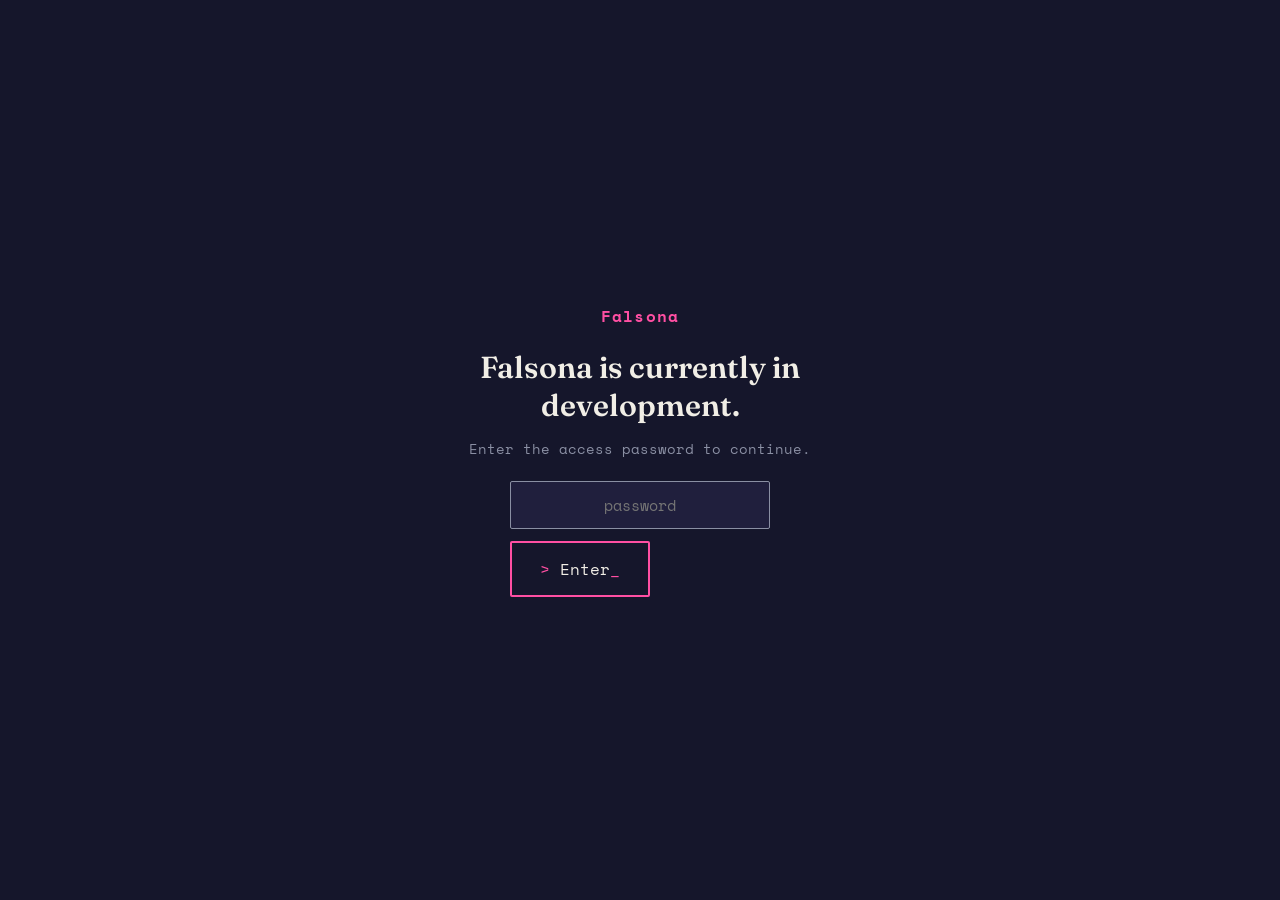
==== play/index.html @ d23d5eec "Add the game dashboard and turn the home page into an intro - New falsona.com/play/: the dev gate, t" ====
<!doctype html>
<html lang="en">
<head>
<meta charset="UTF-8">
<meta name="viewport" content="width=device-width, initial-scale=1.0">
<title>Play — Falsona</title>
<meta name="description" content="Chat for 2 minutes, then guess: was your partner human or AI?">
<link rel="preconnect" href="https://fonts.googleapis.com">
<link rel="preconnect" href="https://fonts.gstatic.com" crossorigin>
<link href="https://fonts.googleapis.com/css2?family=Fraunces:opsz,wght@9..144,400;9..144,600;9..144,700&family=Space+Mono:wght@400;700&display=swap" rel="stylesheet">
<link rel="stylesheet" href="../styles.css">
</head>
<body>

  <!-- screen: temporary development password gate (unrelated to account login) -->
  <section id="screen-gate" class="screen is-active">
    <div class="gate-content">
      <header class="wordmark">Falsona</header>
      <h1 class="gate-title">Falsona is currently in development.</h1>
      <p class="gate-sub">Enter the access password to continue.</p>
      <form id="gate-form">
        <input id="gate-password" type="password" placeholder="password" autocomplete="off" required>
        <p id="gate-error" class="auth-error" hidden>Incorrect password.</p>
        <button type="submit" class="btn-cli">Enter</button>
      </form>
      <p id="gate-status" class="status-note" hidden></p>
    </div>
  </section>

  <!-- screen: game dashboard -->
  <section id="screen-dashboard" class="screen">
    <header class="dash-topbar">
      <div class="dash-brand">
        <button id="menu-toggle" class="icon-btn" type="button" aria-label="Menu" aria-expanded="false" aria-controls="dash-sidebar">
          <svg viewBox="0 0 24 24" class="icon"><path d="M4 7 H20 M4 12 H20 M4 17 H20"/></svg>
        </button>
        <span class="wordmark">Falsona</span>
      </div>
      <div id="auth-status" class="auth-status"></div>
    </header>

    <nav id="dash-sidebar" class="dash-sidebar" aria-label="Dashboard">
      <p class="dash-menu-title">Menu</p>
      <a class="dash-link" href="#home" data-page="home">
        <svg viewBox="0 0 24 24" class="icon"><path d="M3 11 L12 4 L21 11 M5.5 9.5 V20 H18.5 V9.5 M10 20 V14.5 H14 V20"/></svg><span>Home</span>
      </a>
      <a class="dash-link" href="#profile" data-page="profile">
        <svg viewBox="0 0 24 24" class="icon"><circle cx="12" cy="8" r="3.8"/><path d="M4.5 20 C4.5 15.8 8 13.8 12 13.8 C16 13.8 19.5 15.8 19.5 20"/></svg><span>Profile &amp; Stats</span>
      </a>
      <a class="dash-link" href="#rank" data-page="rank">
        <svg viewBox="0 0 24 24" class="icon"><path d="M5 19 L12 14.5 L19 19 M5 13.5 L12 9 L19 13.5 M8.5 6 L12 3.5 L15.5 6"/></svg><span>Rank</span>
      </a>
      <a class="dash-link" href="#customize" data-page="customize">
        <svg viewBox="0 0 24 24" class="icon"><path d="M12 3.5 C7 3.5 3.5 7.2 3.5 12 C3.5 16.6 7 20.5 11.2 20.5 C12.6 20.5 13.2 19.6 13.2 18.6 C13.2 17.4 14.1 16.5 15.3 16.5 H17 C19.1 16.5 20.5 14.8 20.5 12.5 C20.5 7.4 16.8 3.5 12 3.5 Z"/><circle cx="7.8" cy="11.5" r="1"/><circle cx="10.2" cy="7.6" r="1"/><circle cx="14.6" cy="7.6" r="1"/><circle cx="17" cy="11.3" r="1"/></svg><span>Customize</span>
      </a>
      <a class="dash-link" href="#quests" data-page="quests">
        <svg viewBox="0 0 24 24" class="icon"><path d="M10 6.5 H20 M10 12 H20 M10 17.5 H20 M4 6.5 L5.3 7.8 L7.5 5.2 M4 12 L5.3 13.3 L7.5 10.7 M4 17.5 L5.3 18.8 L7.5 16.2"/></svg><span>Quests</span>
      </a>
      <a class="dash-link" href="#shop" data-page="shop">
        <svg viewBox="0 0 24 24" class="icon"><path d="M4 9 L5.5 4 H18.5 L20 9 Z M4 9 C4 11 7 11.5 8 9.5 C9 11.5 11.5 11.5 12 9.5 C12.5 11.5 15 11.5 16 9.5 C17 11.5 20 11 20 9 M5.5 11.5 V20 H18.5 V11.5 M10 20 V15 H14 V20"/></svg><span>Shop</span>
      </a>
      <a class="dash-link" href="#friends" data-page="friends">
        <svg viewBox="0 0 24 24" class="icon"><circle cx="9" cy="8.5" r="3.2"/><path d="M3 19.5 C3 15.9 5.8 14.3 9 14.3 C12.2 14.3 15 15.9 15 19.5"/><circle cx="17" cy="9.5" r="2.5"/><path d="M16.5 14.3 C19.2 14.3 21 15.8 21 18.6"/></svg><span>Friends</span>
      </a>
      <a class="dash-link" href="#chat" data-page="chat">
        <svg viewBox="0 0 24 24" class="icon"><path d="M4 5 H20 V16 H10.5 L6.5 19.8 V16 H4 Z M8 9.5 H16 M8 12.5 H13"/></svg><span>Chat</span>
      </a>
      <a class="dash-link" href="#leaderboard" data-page="leaderboard">
        <svg viewBox="0 0 24 24" class="icon"><path d="M3 20 H21 M3.5 20 V13.5 H8.5 V20 M9.5 20 V8.5 H14.5 V20 M15.5 20 V11.5 H20.5 V20 M12 3.5 V5.8"/></svg><span>Leaderboard</span>
      </a>
      <a class="dash-link" href="#settings" data-page="settings">
        <svg viewBox="0 0 24 24" class="icon"><circle cx="12" cy="12" r="3"/><path d="M12 2.8 V5.3 M12 18.7 V21.2 M2.8 12 H5.3 M18.7 12 H21.2 M5.5 5.5 L7.3 7.3 M16.7 16.7 L18.5 18.5 M5.5 18.5 L7.3 16.7 M16.7 7.3 L18.5 5.5"/><circle cx="12" cy="12" r="6.7"/></svg><span>Settings</span>
      </a>
      <a class="dash-back" href="../">
        <svg viewBox="0 0 24 24" class="icon"><path d="M15 5.5 L8.5 12 L15 18.5"/></svg><span>Back to intro</span>
      </a>
    </nav>
    <div id="dash-backdrop" class="dash-backdrop" hidden></div>

    <main class="dash-main">
      <!-- page: home -->
      <section id="page-home" class="dash-page" aria-labelledby="home-heading">
        <h1 id="home-heading" class="visually-hidden">Home</h1>
        <div class="play-panel">
          <div class="play-box">
            <button id="btn-play" class="btn-cli btn-cli--big" type="button">Play</button>
          </div>
          <label class="mode-picker">
            <span class="mode-label">Mode</span>
            <select id="mode-select">
              <option value="classic">Classic</option>
            </select>
          </label>
        </div>
        <p class="dash-note">Chats are recorded to improve the game. The chat text is deleted after 90 days.</p>

        <div class="rank-card">
          <div class="rank-card-emblem" id="rank-emblem"></div>
          <div class="rank-card-body">
            <div class="rank-card-head">
              <span id="rank-name" class="rank-name">Wood I</span>
              <span id="rank-rp" class="rank-rp">0 / 20 RP</span>
            </div>
            <div class="rank-track">
              <div class="rank-end" id="rank-from"></div>
              <div class="rank-segments" id="rank-segments"></div>
              <div class="rank-end" id="rank-to"></div>
            </div>
            <p id="rank-guest-note" class="rank-guest-note" hidden>Guest rank, saved in this browser only. Log in to keep a global rank.</p>
          </div>
        </div>

        <section class="recent" aria-labelledby="recent-heading">
          <h2 id="recent-heading" class="dash-heading">Recent games</h2>
          <div id="recent-games" class="recent-list"></div>
          <p class="recent-more">More in <a href="#profile">Profile &amp; Stats</a>.</p>
        </section>
      </section>

      <!-- page: rank ladder -->
      <section id="page-rank" class="dash-page" hidden>
        <h1 class="dash-title">Rank</h1>
        <p id="ladder-status" class="dash-lead"></p>
        <ol id="ladder" class="ladder"></ol>
        <div class="dash-prose">
          <h2 class="dash-heading">How RP works</h2>
          <p>A correct guess earns RP. A wrong guess, running out of time, or leaving a round loses it.</p>
          <p>Each division takes more RP to fill the higher you climb, and a correct guess is worth a little less while a wrong one costs a little more.</p>
          <p>Every round is also weighted by how rare its answer is at the moment. While most partners are bots, catching a human is worth a lot and confirming a bot only a little, so always guessing the same thing never pays off. Only reading the conversation does.</p>
        </div>
      </section>

      <!-- page: leaderboard -->
      <section id="page-leaderboard" class="dash-page" hidden>
        <h1 class="dash-title">Leaderboard</h1>
        <p class="dash-lead">Top players by global rank.</p>
        <ol id="leaderboard-list" class="leaderboard"></ol>
      </section>

      <!-- page: sections that aren't built yet -->
      <section id="page-soon" class="dash-page" hidden>
        <h1 id="soon-title" class="dash-title"></h1>
        <p class="dash-lead">Coming soon.</p>
      </section>
    </main>
  </section>

  <!-- modal: login / sign up -->
  <div id="auth-modal" class="modal-overlay" hidden>
    <div class="modal">
      <button id="auth-modal-close" class="modal-close" type="button" aria-label="Close">×</button>
      <h2 id="auth-modal-title" class="modal-title">Log in</h2>
      <form id="auth-form">
        <input id="auth-username" type="text" placeholder="username" autocomplete="username" required minlength="3" maxlength="20" pattern="[A-Za-z0-9_-]+" title="Letters, numbers, - and _ only">
        <input id="auth-password" type="password" placeholder="password" autocomplete="current-password" required minlength="6" maxlength="100">
        <p id="auth-error" class="auth-error" hidden></p>
        <button type="submit" class="btn-cli">Log in</button>
      </form>
      <p id="auth-status-note" class="status-note" hidden></p>
      <button id="auth-modal-switch" class="btn-text" type="button">Need an account? Sign up</button>
    </div>
  </div>

  <!-- screen: waiting for a match -->
  <section id="screen-waiting" class="screen">
    <p class="waiting-label">Finding a match<span class="dots" aria-hidden="true"><span>.</span><span>.</span><span>.</span></span></p>
    <button id="btn-waiting-back" class="btn-text" type="button" hidden>Back</button>
    <p class="waiting-note">Chats are recorded to improve the game. The chat text is deleted after 90 days.</p>
  </section>

  <!-- screen: chat -->
  <section id="screen-chat" class="screen">
    <div class="chat-topbar">
      <span id="timer" class="timer">02:00</span>
      <span class="wordmark wordmark--small">Falsona</span>
    </div>
    <div id="chat-log" class="chat-log" aria-live="polite"></div>
    <p id="typing-indicator" class="typing-indicator" hidden>
      <span>partner is typing</span><span class="dots" aria-hidden="true"><span>.</span><span>.</span><span>.</span></span>
    </p>
    <div class="turn-timeout" id="turn-timeout" hidden>
      <div class="turn-timeout-fill" id="turn-timeout-fill"></div>
    </div>
    <form id="chat-form" class="chat-form">
      <input id="chat-input" type="text" placeholder="waiting for partner…" autocomplete="off" maxlength="200" aria-label="Your message" disabled>
      <button type="submit" class="btn-send" disabled>Send</button>
    </form>
    <button id="btn-early-guess" class="btn-text">Guess now</button>
  </section>

  <!-- screen: guess -->
  <section id="screen-guess" class="screen">
    <div id="guess-chat-log" class="chat-log" aria-live="off"></div>
    <h2 class="guess-title">Time's up. Who do you think you were talking to?</h2>
    <div class="guess-buttons">
      <button class="btn-guess btn-guess--human" data-guess="human">Human</button>
      <button class="btn-guess btn-guess--bot" data-guess="bot">Bot</button>
    </div>
  </section>

  <!-- screen: result -->
  <section id="screen-result" class="screen">
    <div id="result-chat-log" class="chat-log" aria-live="off"></div>
    <div class="result-bottom">
      <div class="ticket" id="ticket">
        <p class="ticket-verdict" id="result-verdict">Correct guess</p>
        <div class="ticket-perf" aria-hidden="true"></div>
        <p class="ticket-detail" id="result-detail">Your partner was a bot.</p>
        <p class="ticket-partner-guess" id="result-partner-guess" hidden></p>
        <p class="ticket-quote" id="result-quote">"…"</p>
        <div class="ticket-perf" aria-hidden="true"></div>
        <p class="ticket-score" id="result-score">Your score on this browser: 0/0</p>
        <p class="ticket-rank" id="result-rank">Wood I · +0 RP</p>
        <p class="ticket-rank-event" id="result-rank-event" hidden></p>
        <p class="ticket-brand">Falsona</p>
      </div>
      <div class="result-actions">
        <button id="btn-share" class="btn-cli">Share card</button>
        <button id="btn-again" class="btn-cli">Play again</button>
      </div>
      <button id="btn-dashboard" class="btn-text" type="button">Back to dashboard</button>
    </div>
  </section>

<p id="connection-banner" class="connection-banner" role="status" hidden></p>

<canvas id="share-canvas" width="1080" height="1350" hidden></canvas>
<script src="badges.js"></script>
<script src="script.js"></script>
</body>
</html>
---- styles.css ----
/* ---------- design tokens ---------- */
:root {
  --ink: #15162B;
  --ink-soft: #201F3D;
  --paper: #F1EEE6;
  --pink: #FF4FA3;
  --yellow: #FFC53D;
  --grey: #8A8FA3;

  --font-display: "Fraunces", Georgia, serif;
  --font-mono: "Space Mono", "SFMono-Regular", Consolas, monospace;

  --tier-wood: #9C8867;
  --tier-copper: #C97A4A;
  --tier-iron: #9AA1AB;
  --tier-silver: #CBD3DC;
  --tier-gold: #FFC53D;
  --tier-diamond: #8FE3E8;

  --error: #C2453D;
}

* { box-sizing: border-box; }

html, body {
  margin: 0;
  height: 100%;
  background: var(--ink);
  color: var(--paper);
  font-family: var(--font-mono);
}

button {
  font-family: inherit;
  cursor: pointer;
}

/* ---------- screens ---------- */
.screen {
  display: none;
  min-height: 100vh;
  padding: 24px clamp(20px, 6vw, 64px);
  flex-direction: column;
}
.screen.is-active { display: flex; }

.wordmark {
  font-family: var(--font-mono);
  letter-spacing: 0.08em;
  font-weight: 700;
  color: var(--pink);
}
.wordmark--small { font-size: 0.85rem; }

/* ---------- password gate (temporary, dev-only) ---------- */
#screen-gate {
  align-items: center;
  justify-content: center;
  text-align: center;
}
.gate-content {
  max-width: 380px;
  display: flex;
  flex-direction: column;
  align-items: center;
  gap: 14px;
}
.gate-title {
  font-family: var(--font-display);
  font-weight: 600;
  font-size: clamp(1.4rem, 5vw, 1.9rem);
  margin: 6px 0 0;
}
.gate-sub {
  color: var(--grey);
  font-size: 0.9rem;
  margin: 0 0 8px;
}
#gate-form {
  display: flex;
  flex-direction: column;
  gap: 12px;
  width: 100%;
  max-width: 260px;
  align-items: center;
}
#gate-form input {
  width: 100%;
  font-family: var(--font-mono);
  font-size: 0.95rem;
  padding: 12px 14px;
  border: 1px solid var(--grey);
  border-radius: 2px;
  background: var(--ink-soft);
  color: var(--paper);
  text-align: center;
}
#gate-form input:focus-visible { outline: 2px solid var(--pink); }
#gate-form[hidden] { display: none; }

/* ---------- landing screen ---------- */
#screen-landing { justify-content: space-between; }

.landing-content {
  flex: 1;
  display: flex;
  flex-direction: column;
  justify-content: center;
  gap: 20px;
  max-width: 620px;
}

.hero-title {
  font-family: var(--font-display);
  font-optical-sizing: auto;
  font-weight: 600;
  font-size: clamp(2.6rem, 8vw, 5rem);
  line-height: 1.02;
  margin: 0;
  animation: flicker-in 900ms ease-out 1;
}

@keyframes flicker-in {
  0%   { opacity: 0; }
  8%   { opacity: 1; }
  12%  { opacity: 0.2; }
  20%  { opacity: 1; }
  24%  { opacity: 0.4; }
  32%  { opacity: 1; }
  100% { opacity: 1; }
}

.hero-sub {
  font-size: 1rem;
  line-height: 1.6;
  color: var(--grey);
  max-width: 46ch;
}

.btn-cli {
  align-self: flex-start;
  background: none;
  border: 2px solid var(--pink);
  color: var(--paper);
  font-family: var(--font-mono);
  font-size: 1rem;
  padding: 14px 28px;
  border-radius: 2px;
  position: relative;
}
.btn-cli::before { content: "> "; color: var(--pink); }
.btn-cli::after {
  content: "_";
  color: var(--pink);
  animation: blink 1s steps(1) infinite;
}
.btn-cli:hover { background: var(--ink-soft); }
.btn-cli:focus-visible { outline: 2px solid var(--yellow); outline-offset: 3px; }

@keyframes blink { 50% { opacity: 0; } }

a.btn-cli { display: inline-block; text-decoration: none; }
.btn-cli--big {
  align-self: center;
  font-size: 1.5rem;
  padding: 20px 56px;
}

/* ---------- waiting for match ---------- */
#screen-waiting {
  align-items: center;
  justify-content: center;
}
.waiting-label {
  font-size: 1.1rem;
  color: var(--grey);
}
.dots span {
  opacity: 0;
  animation: dot-fade 1.2s infinite;
}
.dots span:nth-child(1) { animation-delay: 0s; }
.dots span:nth-child(2) { animation-delay: 0.2s; }
.dots span:nth-child(3) { animation-delay: 0.4s; }
.waiting-note {
  position: absolute;
  bottom: 24px;
  left: 16px;
  right: 16px;
  margin: 0;
  text-align: center;
  color: var(--grey);
  font-size: 0.75rem;
}
#screen-waiting { position: relative; }

@keyframes dot-fade {
  0%, 20% { opacity: 0; }
  50% { opacity: 1; }
  100% { opacity: 0; }
}

/* ---------- chat screen ---------- */
#screen-chat { padding-bottom: 16px; }

.chat-topbar {
  display: flex;
  justify-content: space-between;
  align-items: center;
  padding-bottom: 16px;
  border-bottom: 1px solid var(--ink-soft);
}
.timer {
  font-weight: 700;
  font-variant-numeric: tabular-nums;
  font-size: 1.1rem;
}
.timer.is-low { color: var(--yellow); }

.chat-log {
  flex: 1;
  overflow-y: auto;
  padding: 20px 0;
  display: flex;
  flex-direction: column;
  gap: 10px;
}

.bubble {
  max-width: 78%;
  padding: 10px 14px;
  border-radius: 2px;
  border: 2px solid;
  font-size: 0.95rem;
  line-height: 1.4;
  animation: bubble-in 180ms ease-out;
}
@keyframes bubble-in {
  from { opacity: 0; transform: translateY(4px); }
  to { opacity: 1; transform: translateY(0); }
}
.bubble--partner {
  align-self: flex-start;
  border-color: var(--pink);
  color: var(--paper);
}
.bubble--me {
  align-self: flex-end;
  border-color: var(--yellow);
  color: var(--paper);
}

.system-note {
  align-self: center;
  color: var(--grey);
  font-size: 0.8rem;
  font-style: italic;
  margin: 4px 0;
}

.typing-indicator {
  color: var(--grey);
  font-size: 0.85rem;
  margin: 0 0 8px;
}

.turn-timeout {
  height: 3px;
  background: var(--ink-soft);
  border-radius: 2px;
  overflow: hidden;
  margin-bottom: 10px;
}
.turn-timeout-fill {
  height: 100%;
  width: 100%;
  background: var(--yellow);
  transform-origin: left;
  transition-property: transform;
  transition-timing-function: linear;
}

.chat-form {
  display: flex;
  gap: 8px;
}
#chat-input {
  flex: 1;
  background: var(--ink-soft);
  border: 1px solid var(--grey);
  color: var(--paper);
  font-family: var(--font-mono);
  font-size: 0.95rem;
  padding: 12px 14px;
  border-radius: 2px;
}
#chat-input:focus-visible { outline: 2px solid var(--yellow); }
#chat-input:disabled { opacity: 0.45; cursor: not-allowed; }

.btn-send {
  background: var(--pink);
  border: none;
  color: var(--ink);
  font-weight: 700;
  padding: 0 20px;
  border-radius: 2px;
}
.btn-send:focus-visible { outline: 2px solid var(--yellow); outline-offset: 2px; }
.btn-send:disabled { opacity: 0.45; cursor: not-allowed; }

.btn-text {
  background: none;
  border: none;
  color: var(--grey);
  text-decoration: underline;
  font-family: var(--font-mono);
  font-size: 0.85rem;
  margin-top: 12px;
  align-self: center;
  padding: 6px;
}
.btn-text:focus-visible { outline: 2px solid var(--yellow); }
.btn-text:disabled { opacity: 0.6; cursor: not-allowed; text-decoration: none; }
.btn-text[hidden] { display: none; }

/* ---------- guess screen ---------- */
#screen-guess {
  padding-bottom: 16px;
}
.guess-title {
  font-family: var(--font-display);
  font-weight: 600;
  font-size: clamp(1.3rem, 4.5vw, 1.9rem);
  text-align: center;
  margin: 16px 0 0;
}
.guess-buttons {
  display: flex;
  gap: 16px;
  flex-wrap: wrap;
  justify-content: center;
  margin-top: 16px;
}
.btn-guess {
  border: none;
  border-radius: 2px;
  font-family: var(--font-mono);
  font-weight: 700;
  font-size: 1.05rem;
  padding: 22px 44px;
}
.btn-guess--human { background: var(--pink); color: var(--ink); }
.btn-guess--bot   { background: var(--yellow); color: var(--ink); padding: 18px 36px; }
.btn-guess:focus-visible { outline: 2px solid var(--paper); outline-offset: 3px; }
.btn-guess:disabled { opacity: 0.45; cursor: wait; }

/* ---------- result screen ---------- */
#screen-result {
  padding-bottom: 16px;
}
.result-bottom {
  display: flex;
  flex-direction: column;
  align-items: center;
  gap: 20px;
  padding-top: 12px;
}

.ticket {
  background: var(--paper);
  color: var(--ink);
  width: min(340px, 88vw);
  padding: 28px 24px;
  border-radius: 4px;
  transform: rotate(-1deg);
  box-shadow: 6px 6px 0 var(--pink);
  text-align: center;
}
.ticket-verdict {
  font-family: var(--font-display);
  font-weight: 700;
  font-size: 1.5rem;
  margin: 0 0 12px;
}
.ticket-perf {
  border-top: 2px dashed var(--grey);
  margin: 14px 0;
}
.ticket-detail { margin: 0; font-size: 0.95rem; }
.ticket-partner-guess {
  margin: 6px 0 0;
  font-size: 0.9rem;
  color: var(--ink-soft);
}
.ticket-quote {
  font-style: italic;
  color: var(--ink-soft);
  font-size: 0.9rem;
  margin: 10px 0 0;
}
.ticket-score { font-size: 0.85rem; margin: 0; }
.ticket-rank {
  font-weight: 700;
  font-size: 0.95rem;
  margin: 10px 0 0;
}
.ticket-rank-event {
  font-size: 0.8rem;
  font-style: italic;
  color: var(--ink-soft);
  margin: 2px 0 0;
}
.ticket-brand {
  font-weight: 700;
  color: var(--pink);
  letter-spacing: 0.08em;
  margin: 0;
}

.result-actions {
  display: flex;
  gap: 16px;
  align-items: center;
}

/* ---------- modal (log in / sign up) ---------- */
.modal-overlay {
  position: fixed;
  inset: 0;
  background: rgba(21, 22, 43, 0.85);
  display: flex;
  align-items: center;
  justify-content: center;
  z-index: 50;
  padding: 20px;
}
.modal-overlay[hidden] { display: none; }

.modal {
  background: var(--paper);
  color: var(--ink);
  border-radius: 4px;
  padding: 28px 24px;
  width: min(360px, 100%);
  position: relative;
  box-shadow: 6px 6px 0 var(--pink);
}
.modal-close {
  position: absolute;
  top: 8px;
  right: 12px;
  background: none;
  border: none;
  color: var(--ink);
  font-size: 1.5rem;
  line-height: 1;
  cursor: pointer;
  padding: 6px;
}
.modal-title {
  font-family: var(--font-display);
  font-weight: 700;
  font-size: 1.4rem;
  margin: 0 0 16px;
}

#auth-form {
  display: flex;
  flex-direction: column;
  gap: 10px;
}
#auth-form input {
  font-family: var(--font-mono);
  font-size: 0.95rem;
  padding: 10px 12px;
  border: 1px solid var(--grey);
  border-radius: 2px;
  background: var(--paper);
  color: var(--ink);
}
#auth-form input:focus-visible { outline: 2px solid var(--pink); }
#auth-form .btn-cli {
  align-self: stretch;
  text-align: center;
  color: var(--ink);
  border-color: var(--ink);
}
#auth-form .btn-cli::before,
#auth-form .btn-cli::after { color: var(--ink); }

.auth-error {
  color: var(--error);
  font-size: 0.85rem;
  margin: 0;
}

/* neutral progress line, e.g. while the server wakes up */
.status-note {
  color: var(--grey);
  font-size: 0.85rem;
  margin: 0;
}

#auth-modal-switch {
  margin-top: 14px;
  color: var(--ink-soft);
  align-self: flex-start;
}

/* ---------- game dashboard ---------- */
#screen-dashboard.is-active {
  display: grid;
  grid-template-columns: 236px minmax(0, 1fr);
  grid-template-rows: auto 1fr;
  padding: 0;
}

.dash-topbar {
  grid-column: 1 / -1;
  display: flex;
  align-items: center;
  justify-content: space-between;
  gap: 16px;
  padding: 16px clamp(16px, 3vw, 28px);
  border-bottom: 1px solid var(--ink-soft);
}
.dash-brand { display: flex; align-items: center; gap: 12px; }
.auth-status {
  display: flex;
  gap: 12px;
  align-items: center;
  flex-wrap: wrap;
  justify-content: flex-end;
  font-size: 0.85rem;
  color: var(--grey);
}
.auth-status .btn-text { margin: 0; padding: 4px; }

.icon {
  width: 20px;
  height: 20px;
  flex-shrink: 0;
  fill: none;
  stroke: currentColor;
  stroke-width: 1.7;
  stroke-linecap: round;
  stroke-linejoin: round;
}
.icon-btn {
  display: none;
  background: none;
  border: 1px solid var(--ink-soft);
  border-radius: 2px;
  color: var(--paper);
  padding: 6px;
}
.icon-btn:focus-visible { outline: 2px solid var(--yellow); }

.dash-sidebar {
  display: flex;
  flex-direction: column;
  gap: 2px;
  padding: 20px 12px 24px;
  border-right: 1px solid var(--ink-soft);
}
.dash-menu-title {
  margin: 0 12px 10px;
  font-size: 0.72rem;
  letter-spacing: 0.14em;
  text-transform: uppercase;
  color: var(--grey);
}
.dash-link,
.dash-back {
  display: flex;
  align-items: center;
  gap: 12px;
  padding: 9px 12px;
  border-left: 2px solid transparent;
  border-radius: 2px;
  color: var(--paper);
  font-size: 0.9rem;
  text-decoration: none;
}
.dash-link:hover { background: var(--ink-soft); }
.dash-link[aria-current="page"] {
  color: var(--pink);
  background: var(--ink-soft);
  border-left-color: var(--pink);
}
.dash-link:focus-visible,
.dash-back:focus-visible { outline: 2px solid var(--yellow); outline-offset: -2px; }
.dash-back {
  margin-top: auto;
  padding-top: 24px;
  color: var(--grey);
  font-size: 0.82rem;
}
.dash-back:hover { color: var(--paper); }
.dash-backdrop { display: none; }

.dash-main {
  min-width: 0;
  padding: 28px clamp(16px, 4vw, 48px) 48px;
}
.dash-page {
  display: flex;
  flex-direction: column;
  gap: 22px;
  width: 100%;
  max-width: 880px;
  margin: 0 auto;
}
.dash-page[hidden] { display: none; }
.dash-title {
  margin: 0;
  font-family: var(--font-display);
  font-weight: 600;
  font-size: clamp(1.6rem, 4vw, 2.2rem);
}
.dash-lead { margin: -10px 0 0; color: var(--grey); font-size: 0.92rem; }
.dash-heading {
  margin: 0 0 10px;
  font-size: 0.8rem;
  font-weight: 700;
  letter-spacing: 0.14em;
  text-transform: uppercase;
  color: var(--grey);
}
.dash-note { margin: -12px 0 0; text-align: center; color: var(--grey); font-size: 0.75rem; }
.dash-prose p {
  max-width: 64ch;
  margin: 0 0 10px;
  color: var(--grey);
  font-size: 0.9rem;
  line-height: 1.6;
}
.visually-hidden {
  position: absolute;
  width: 1px;
  height: 1px;
  overflow: hidden;
  clip: rect(0 0 0 0);
  white-space: nowrap;
}

/* home: play panel */
.play-panel { border: 2px solid var(--ink-soft); border-radius: 2px; }
.play-box {
  display: flex;
  justify-content: center;
  align-items: center;
  padding: clamp(36px, 7vw, 64px) 16px;
}
.mode-picker {
  display: flex;
  align-items: center;
  gap: 12px;
  padding: 10px 16px;
  border-top: 2px solid var(--ink-soft);
  color: var(--grey);
  font-size: 0.85rem;
}
.mode-picker select {
  padding: 6px 10px;
  border: 1px solid var(--grey);
  border-radius: 2px;
  background: var(--ink);
  color: var(--paper);
  font-family: var(--font-mono);
  font-size: 0.85rem;
}
.mode-picker select:focus-visible { outline: 2px solid var(--yellow); }

/* home: rank card */
.rank-card {
  display: grid;
  grid-template-columns: auto minmax(0, 1fr);
  align-items: center;
  gap: 20px 28px;
  padding: 20px 24px;
  border: 2px solid var(--ink-soft);
  border-radius: 2px;
}
.rank-card-emblem .emblem { display: block; width: 112px; height: 112px; }
.rank-card-head {
  display: flex;
  justify-content: space-between;
  align-items: baseline;
  gap: 12px;
  margin-bottom: 14px;
}
.rank-name {
  font-family: var(--font-display);
  font-weight: 700;
  font-size: 1.6rem;
  letter-spacing: 0.04em;
  text-transform: uppercase;
}
.rank-rp { color: var(--grey); font-size: 0.85rem; white-space: nowrap; }
.rank-track { display: flex; align-items: flex-end; gap: 10px; }
.rank-end { margin-bottom: -12px; } /* centers the emblem on the bar, not on bar + label */
.rank-end .emblem { display: block; width: 34px; height: 34px; }
.rank-max { display: block; width: 34px; font-size: 0.7rem; font-weight: 700; color: var(--grey); text-align: center; }
.rank-segments { flex: 1; display: grid; grid-template-columns: repeat(5, 1fr); gap: 6px; }
.rank-seg { display: flex; flex-direction: column; align-items: center; gap: 6px; }
.rank-seg-label { font-size: 0.72rem; color: var(--grey); }
.rank-seg.is-current .rank-seg-label { color: var(--rank-color); font-weight: 700; }
.rank-seg-bar {
  width: 100%;
  height: 10px;
  overflow: hidden;
  border-radius: 2px;
  background: var(--ink-soft);
}
.rank-seg-fill {
  display: block;
  height: 100%;
  background: var(--rank-color);
  transition: width 300ms ease-out;
}
.rank-guest-note { margin: 22px 0 0; color: var(--grey); font-size: 0.75rem; }

/* home: recent games */
.recent-list { border: 2px solid var(--ink-soft); border-radius: 2px; }
.recent-row {
  display: grid;
  grid-template-columns: 1.1fr 1fr 1fr 1fr;
  gap: 12px;
  padding: 12px 16px;
  border-top: 1px solid var(--ink-soft);
  font-size: 0.88rem;
}
.recent-row:first-child { border-top: none; }
.recent-verdict { font-weight: 700; }
.recent-partner { color: var(--grey); }
.recent-rp.is-win { color: var(--yellow); }
.recent-rp.is-loss { color: var(--grey); }
.recent-when { color: var(--grey); text-align: right; }
.recent-empty { margin: 0; padding: 16px; color: var(--grey); font-size: 0.88rem; }
.recent-more { margin: 10px 0 0; color: var(--grey); font-size: 0.8rem; }
.recent-more a { color: var(--paper); }
.btn-text--inline { margin: 0; padding: 0; color: var(--paper); font-size: inherit; }

/* rank page: the ladder */
.ladder { display: flex; flex-direction: column; gap: 8px; margin: 0; padding: 0; list-style: none; }
.ladder-tier {
  display: grid;
  grid-template-columns: 44px 84px minmax(0, 1fr) auto;
  align-items: center;
  gap: 16px;
  padding: 10px 16px;
  border: 2px solid var(--ink-soft);
  border-radius: 2px;
}
.ladder-tier.is-current { border-color: var(--rank-color); }
.ladder-emblem .emblem { display: block; width: 44px; height: 44px; }
.ladder-name { font-weight: 700; color: var(--rank-color); }
.ladder-chips { display: flex; gap: 6px; margin: 0; padding: 0; list-style: none; }
.ladder-chip {
  min-width: 34px;
  padding: 3px 0;
  border: 1px solid var(--ink-soft);
  border-radius: 2px;
  color: var(--grey);
  font-size: 0.75rem;
  text-align: center;
}
.ladder-chip.is-done { background: var(--rank-color); border-color: var(--rank-color); color: var(--ink); }
.ladder-chip.is-current { border-color: var(--rank-color); color: var(--rank-color); font-weight: 700; }
.ladder-rp { color: var(--grey); font-size: 0.78rem; }

/* leaderboard page */
.leaderboard { margin: 0; padding: 0; list-style: none; border: 2px solid var(--ink-soft); border-radius: 2px; }
.leaderboard-row {
  display: grid;
  grid-template-columns: 28px 32px minmax(0, 1fr) auto auto;
  align-items: center;
  gap: 14px;
  padding: 10px 16px;
  border-top: 1px solid var(--ink-soft);
  font-size: 0.9rem;
}
.leaderboard-row:first-child { border-top: none; }
.leaderboard-row.is-me { background: var(--ink-soft); }
.lb-pos { color: var(--grey); font-weight: 700; }
.lb-emblem .emblem { display: block; width: 32px; height: 32px; }
.lb-name { overflow: hidden; text-overflow: ellipsis; white-space: nowrap; }
.lb-rank { color: var(--grey); font-size: 0.82rem; }
.lb-rp { min-width: 64px; text-align: right; }
.leaderboard-note { padding: 16px; color: var(--grey); }

@media (max-width: 820px) {
  #screen-dashboard.is-active { grid-template-columns: minmax(0, 1fr); }
  .icon-btn { display: inline-flex; }
  .dash-sidebar {
    position: fixed;
    top: 0;
    bottom: 0;
    left: 0;
    z-index: 30;
    width: 264px;
    overflow-y: auto;
    background: var(--ink);
    transform: translateX(-100%);
    transition: transform 200ms ease-out;
  }
  .dash-sidebar.is-open { transform: none; }
  .dash-backdrop { display: block; position: fixed; inset: 0; z-index: 25; background: rgba(0, 0, 0, 0.55); }
  .dash-backdrop[hidden] { display: none; }
  .rank-card { grid-template-columns: minmax(0, 1fr); justify-items: center; }
  .rank-card-body { width: 100%; }
  .ladder-tier { grid-template-columns: 40px minmax(0, 1fr); gap: 8px 14px; }
  .ladder-chips, .ladder-rp { grid-column: 2; }
  .recent-row { grid-template-columns: 10ch minmax(0, 1fr) auto; }
  .recent-when { display: none; }
  .auth-prefix { display: none; }
  .leaderboard-row { grid-template-columns: 24px 30px minmax(0, 1fr) auto; }
  .lb-rank { display: none; }
}

/* ---------- accessibility ---------- */
@media (prefers-reduced-motion: reduce) {
  .hero-title { animation: none; }
  .btn-cli::after { animation: none; }
  .dots span { animation: none; opacity: 1; }
  .bubble { animation: none; }
  .turn-timeout-fill { transition: none !important; }
  .dash-sidebar, .rank-seg-fill { transition: none; }
}

@media (max-width: 480px) {
  .guess-buttons { flex-direction: column; width: 100%; }
  .btn-guess { width: 100%; }
}

/* ---------- dropped connection ---------- */
.connection-banner {
  position: fixed;
  top: 12px;
  left: 50%;
  transform: translateX(-50%);
  max-width: calc(100% - 32px);
  margin: 0;
  padding: 8px 14px;
  background: var(--ink-soft);
  border: 2px solid var(--yellow);
  border-radius: 2px;
  color: var(--paper);
  font-size: 0.85rem;
  z-index: 20;
}
.connection-banner[hidden] { display: none; }
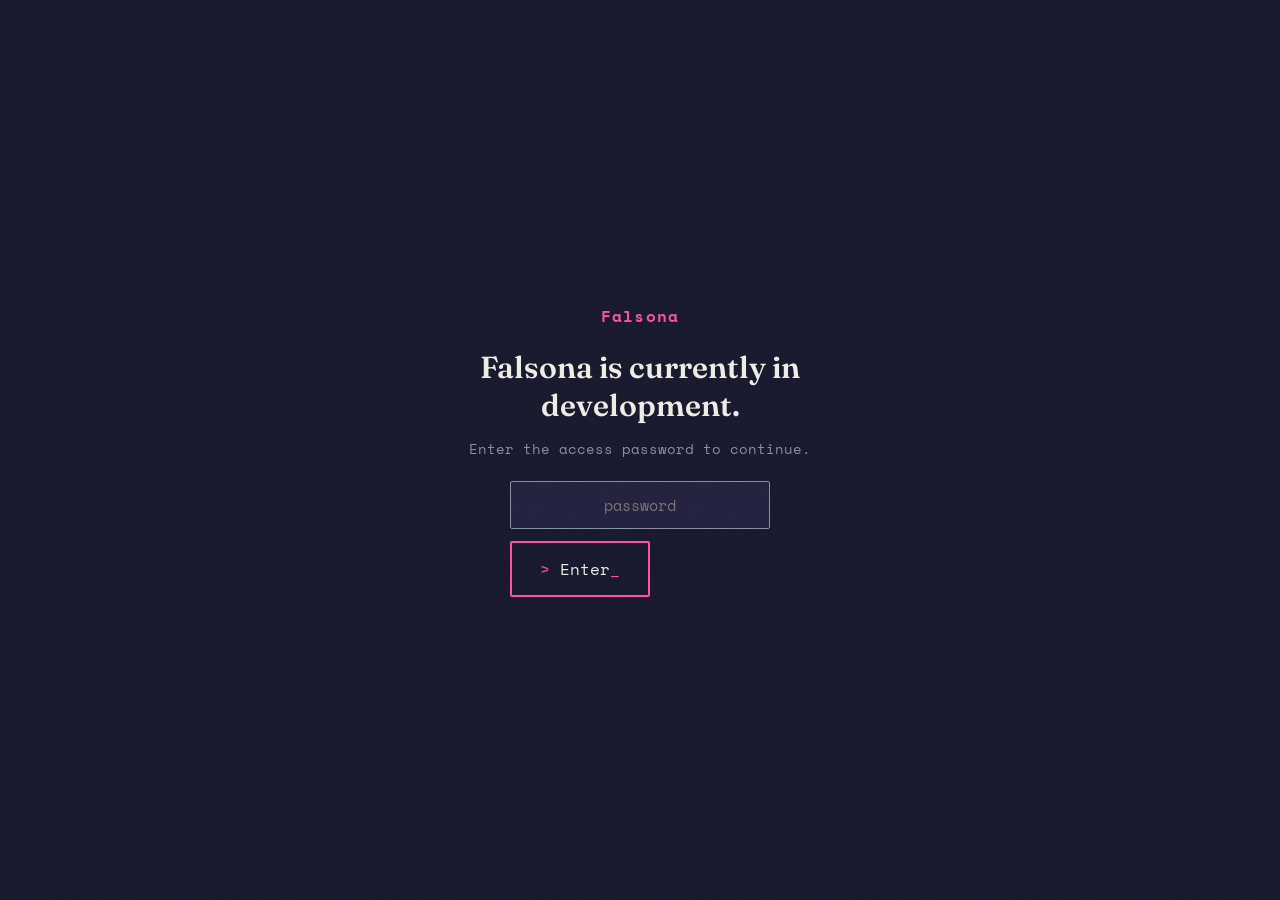
==== commit c5cc39a0: "Give the site more life: animated intro, livelier dashboard - Intro page: a looping example round in" ====
--- a/play/index.html
+++ b/play/index.html
@@ -7,7 +7,7 @@
 <meta name="description" content="Chat for 2 minutes, then guess: was your partner human or AI?">
 <link rel="preconnect" href="https://fonts.googleapis.com">
 <link rel="preconnect" href="https://fonts.gstatic.com" crossorigin>
-<link href="https://fonts.googleapis.com/css2?family=Fraunces:opsz,wght@9..144,400;9..144,600;9..144,700&family=Space+Mono:wght@400;700&display=swap" rel="stylesheet">
+<link href="https://fonts.googleapis.com/css2?family=Fraunces:ital,opsz,wght@0,9..144,400..700;1,9..144,400..700&family=Space+Mono:ital,wght@0,400;0,700;1,400&display=swap" rel="stylesheet">
 <link rel="stylesheet" href="../styles.css">
 </head>
 <body>
@@ -34,7 +34,7 @@
         <button id="menu-toggle" class="icon-btn" type="button" aria-label="Menu" aria-expanded="false" aria-controls="dash-sidebar">
           <svg viewBox="0 0 24 24" class="icon"><path d="M4 7 H20 M4 12 H20 M4 17 H20"/></svg>
         </button>
-        <span class="wordmark">Falsona</span>
+        <span class="wordmark">Falsona<span class="wordmark-cursor" aria-hidden="true">_</span></span>
       </div>
       <div id="auth-status" class="auth-status"></div>
     </header>
@@ -80,10 +80,12 @@
     <main class="dash-main">
       <!-- page: home -->
       <section id="page-home" class="dash-page" aria-labelledby="home-heading">
-        <h1 id="home-heading" class="visually-hidden">Home</h1>
+        <h1 id="home-heading" class="dash-greeting">Hey, <em id="greeting-name">stranger</em>.</h1>
         <div class="play-panel">
-          <div class="play-box">
-            <button id="btn-play" class="btn-cli btn-cli--big" type="button">Play</button>
+          <div class="play-box dot-grid">
+            <p class="play-kicker">// a stranger is waiting</p>
+            <button id="btn-play" class="btn-cli btn-cli--big btn-cli--solid" type="button">Play</button>
+            <p class="play-meta"><span>2 min</span><span>1 stranger</span><span>1 guess</span></p>
           </div>
           <label class="mode-picker">
             <span class="mode-label">Mode</span>
@@ -94,7 +96,7 @@
         </div>
         <p class="dash-note">Chats are recorded to improve the game. The chat text is deleted after 90 days.</p>
 
-        <div class="rank-card">
+        <div class="rank-card" id="rank-card">
           <div class="rank-card-emblem" id="rank-emblem"></div>
           <div class="rank-card-body">
             <div class="rank-card-head">
@@ -139,8 +141,12 @@
 
       <!-- page: sections that aren't built yet -->
       <section id="page-soon" class="dash-page" hidden>
-        <h1 id="soon-title" class="dash-title"></h1>
-        <p class="dash-lead">Coming soon.</p>
+        <div class="soon">
+          <div class="soon-icon" id="soon-icon" aria-hidden="true"></div>
+          <h1 id="soon-title" class="dash-title"></h1>
+          <p class="soon-text">Coming soon. We're building this one right now.</p>
+          <div class="tape" aria-hidden="true"><span>under construction ✦ under construction ✦ under construction ✦ under construction ✦ under construction ✦ under construction ✦</span></div>
+        </div>
       </section>
     </main>
   </section>
@@ -163,7 +169,9 @@
 
   <!-- screen: waiting for a match -->
   <section id="screen-waiting" class="screen">
+    <div class="radar" aria-hidden="true"><span></span><span></span><span></span><i></i></div>
     <p class="waiting-label">Finding a match<span class="dots" aria-hidden="true"><span>.</span><span>.</span><span>.</span></span></p>
+    <p class="waiting-tip" id="waiting-tip"></p>
     <button id="btn-waiting-back" class="btn-text" type="button" hidden>Back</button>
     <p class="waiting-note">Chats are recorded to improve the game. The chat text is deleted after 90 days.</p>
   </section>
--- a/styles.css
+++ b/styles.css
@@ -30,6 +30,24 @@
   font-family: var(--font-mono);
 }
 
+::selection { background: var(--pink); color: var(--ink); }
+
+/* a faint film grain over everything, so flat areas don't feel empty */
+body::before {
+  content: "";
+  position: fixed;
+  inset: 0;
+  z-index: 50;
+  pointer-events: none;
+  opacity: 0.06;
+  background-image: url("data:image/svg+xml,%3Csvg xmlns='http://www.w3.org/2000/svg' width='160' height='160'%3E%3Cfilter id='n'%3E%3CfeTurbulence type='fractalNoise' baseFrequency='.9' numOctaves='2' stitchTiles='stitch'/%3E%3C/filter%3E%3Crect width='100%25' height='100%25' filter='url(%23n)'/%3E%3C/svg%3E");
+}
+
+/* the dot grid used behind hero areas */
+.dot-grid {
+  background-image: url("data:image/svg+xml,%3Csvg xmlns='http://www.w3.org/2000/svg' width='22' height='22'%3E%3Ccircle cx='1.5' cy='1.5' r='1.2' fill='%238A8FA3' fill-opacity='0.22'/%3E%3C/svg%3E");
+}
+
 button {
   font-family: inherit;
   cursor: pointer;
@@ -155,6 +173,24 @@
   animation: blink 1s steps(1) infinite;
 }
 .btn-cli:hover { background: var(--ink-soft); }
+
+/* the loud version: filled pink with the site's hard offset shadow */
+.btn-cli--solid {
+  background: var(--pink);
+  border-color: var(--pink);
+  color: var(--ink);
+  font-weight: 700;
+  box-shadow: 5px 5px 0 var(--yellow);
+  transition: transform 120ms ease-out, box-shadow 120ms ease-out;
+}
+.btn-cli--solid::before,
+.btn-cli--solid::after { color: var(--ink); }
+.btn-cli--solid:hover {
+  background: var(--pink);
+  transform: translate(-2px, -2px);
+  box-shadow: 7px 7px 0 var(--yellow);
+}
+.btn-cli--solid:active { transform: translate(3px, 3px); box-shadow: 2px 2px 0 var(--yellow); }
 .btn-cli:focus-visible { outline: 2px solid var(--yellow); outline-offset: 3px; }
 
 @keyframes blink { 50% { opacity: 0; } }
@@ -170,6 +206,40 @@
 #screen-waiting {
   align-items: center;
   justify-content: center;
+}
+.radar { position: relative; width: 150px; height: 150px; margin-bottom: 30px; }
+.radar span {
+  position: absolute;
+  inset: 0;
+  border: 2px solid var(--pink);
+  border-radius: 50%;
+  opacity: 0;
+  animation: radar 2.4s ease-out infinite;
+}
+.radar span:nth-child(2) { animation-delay: 0.8s; }
+.radar span:nth-child(3) { animation-delay: 1.6s; }
+.radar i {
+  position: absolute;
+  top: 50%;
+  left: 50%;
+  width: 14px;
+  height: 14px;
+  border-radius: 50%;
+  background: var(--pink);
+  transform: translate(-50%, -50%);
+}
+@keyframes radar {
+  0% { opacity: 1; transform: scale(0.12); }
+  100% { opacity: 0; transform: scale(1); }
+}
+.waiting-tip {
+  max-width: 42ch;
+  min-height: 2.6em;
+  margin: 18px 0 0;
+  color: var(--grey);
+  font-size: 0.85rem;
+  line-height: 1.5;
+  text-align: center;
 }
 .waiting-label {
   font-size: 1.1rem;
@@ -507,6 +577,226 @@
   align-self: flex-start;
 }
 
+/* ---------- intro page ---------- */
+.page-intro { overflow-x: hidden; }
+.page-intro main { position: relative; }
+.intro-nav {
+  display: flex;
+  justify-content: space-between;
+  align-items: center;
+  max-width: 1200px;
+  margin: 0 auto;
+  padding: 24px clamp(20px, 6vw, 64px);
+}
+.wordmark-cursor { animation: blink 1s steps(1) infinite; }
+.intro-nav-link {
+  padding-bottom: 2px;
+  border-bottom: 2px solid var(--pink);
+  color: var(--paper);
+  font-size: 0.9rem;
+  text-decoration: none;
+}
+.intro-nav-link:hover { color: var(--pink); }
+
+.intro-hero {
+  display: grid;
+  grid-template-columns: minmax(0, 1.1fr) minmax(0, 0.9fr);
+  align-items: center;
+  gap: clamp(40px, 6vw, 88px);
+  max-width: 1200px;
+  margin: 0 auto;
+  padding: clamp(24px, 5vw, 64px) clamp(20px, 6vw, 64px) clamp(64px, 9vw, 112px);
+}
+.kicker { margin: 0 0 18px; color: var(--pink); font-size: 0.85rem; letter-spacing: 0.04em; }
+.page-intro .hero-title { font-size: clamp(3rem, 9vw, 6.4rem); line-height: 0.95; }
+.hero-title em { color: var(--yellow); font-style: italic; }
+.page-intro .hero-sub { margin: 26px 0 0; }
+.hero-cta { display: flex; flex-wrap: wrap; align-items: center; gap: 20px; margin-top: 34px; }
+.hero-cta-note { color: var(--grey); font-size: 0.8rem; }
+
+.demo { position: relative; }
+.demo-card {
+  display: flex;
+  flex-direction: column;
+  min-height: 330px;
+  padding: 18px 18px 20px;
+  border: 2px solid var(--paper);
+  border-radius: 4px;
+  background: var(--ink-soft);
+  box-shadow: 9px 9px 0 var(--pink);
+  transform: rotate(1.5deg);
+}
+.demo-top {
+  display: flex;
+  justify-content: space-between;
+  margin-bottom: 14px;
+  padding-bottom: 10px;
+  border-bottom: 2px dashed rgba(138, 143, 163, 0.35);
+  color: var(--grey);
+  font-size: 0.8rem;
+}
+.demo-timer { color: var(--yellow); font-weight: 700; }
+.demo-log { display: flex; flex-direction: column; gap: 10px; }
+.demo-typing {
+  display: flex;
+  gap: 5px;
+  align-self: flex-start;
+  margin-top: 10px;
+  padding: 12px 14px;
+  border: 2px solid var(--pink);
+  border-radius: 2px;
+}
+.demo-typing[hidden] { display: none; }
+.demo-typing span {
+  width: 6px;
+  height: 6px;
+  border-radius: 50%;
+  background: var(--pink);
+  animation: typing-bounce 1s ease-in-out infinite;
+}
+.demo-typing span:nth-child(2) { animation-delay: 0.15s; }
+.demo-typing span:nth-child(3) { animation-delay: 0.3s; }
+@keyframes typing-bounce { 50% { transform: translateY(-4px); opacity: 0.5; } }
+.demo-stamp {
+  position: absolute;
+  right: -10px;
+  bottom: -18px;
+  margin: 0;
+  padding: 8px 16px;
+  border: 3px solid var(--pink);
+  border-radius: 3px;
+  background: var(--ink);
+  color: var(--pink);
+  font-size: 1.05rem;
+  font-weight: 700;
+  letter-spacing: 0.1em;
+  text-transform: uppercase;
+  transform: rotate(-8deg);
+  animation: stamp-in 280ms cubic-bezier(0.2, 1.6, 0.4, 1);
+}
+.demo-stamp--human { border-color: var(--yellow); color: var(--yellow); }
+.demo-stamp[hidden] { display: none; }
+@keyframes stamp-in {
+  from { opacity: 0; transform: rotate(-8deg) scale(1.8); }
+  to { opacity: 1; transform: rotate(-8deg) scale(1); }
+}
+
+.ticker {
+  overflow: hidden;
+  margin: 0 -12px;
+  padding: 13px 0;
+  border-block: 2px solid var(--ink);
+  background: var(--pink);
+  color: var(--ink);
+  transform: rotate(-1.2deg);
+}
+.ticker-track { display: flex; width: max-content; animation: ticker 45s linear infinite; }
+.ticker-track span { padding: 0 26px; font-size: 0.95rem; font-weight: 700; white-space: nowrap; }
+.ticker-track span::after { content: "✦"; margin-left: 52px; }
+@keyframes ticker { to { transform: translateX(-50%); } }
+
+.intro-steps,
+.intro-ranks,
+.intro-final {
+  max-width: 1200px;
+  margin: 0 auto;
+  padding: clamp(64px, 9vw, 112px) clamp(20px, 6vw, 64px) 0;
+}
+.section-heading {
+  margin: 0 0 28px;
+  color: var(--grey);
+  font-size: 0.9rem;
+  font-weight: 700;
+  letter-spacing: 0.12em;
+  text-transform: uppercase;
+}
+.prompt { color: var(--pink); }
+.steps {
+  display: grid;
+  grid-template-columns: repeat(3, minmax(0, 1fr));
+  gap: 22px;
+  margin: 0;
+  padding: 0;
+  list-style: none;
+}
+.step {
+  padding: 26px 24px;
+  border: 2px solid var(--ink-soft);
+  border-radius: 2px;
+  background: var(--ink);
+  transition: transform 150ms ease-out, box-shadow 150ms ease-out, border-color 150ms ease-out;
+}
+.step:hover { transform: translate(-3px, -3px); border-color: var(--paper); box-shadow: 6px 6px 0 var(--yellow); }
+.step-num {
+  display: block;
+  margin-bottom: 16px;
+  color: transparent;
+  font-family: var(--font-display);
+  font-size: 3.2rem;
+  font-weight: 700;
+  line-height: 1;
+  -webkit-text-stroke: 1.5px var(--pink);
+}
+.step-title { margin: 0 0 10px; font-family: var(--font-display); font-size: 1.35rem; font-weight: 600; }
+.step p { margin: 0; color: var(--grey); font-size: 0.88rem; line-height: 1.65; }
+
+.intro-ranks-sub { margin: -14px 0 36px; color: var(--grey); font-size: 0.9rem; }
+.intro-emblems {
+  display: grid;
+  grid-template-columns: repeat(6, minmax(0, 1fr));
+  align-items: end;
+  gap: 16px;
+}
+.intro-emblem {
+  display: flex;
+  flex-direction: column;
+  align-items: center;
+  gap: 12px;
+  margin: 0;
+  color: var(--grey);
+  font-size: 0.85rem;
+}
+.intro-emblem .emblem {
+  width: calc(58px + var(--i) * 11px);
+  max-width: 100%;
+  height: auto;
+  animation: float 4s ease-in-out infinite;
+  animation-delay: calc(var(--i) * -0.7s);
+}
+@keyframes float { 50% { transform: translateY(-7px); } }
+
+.intro-final {
+  display: flex;
+  flex-direction: column;
+  align-items: center;
+  gap: 30px;
+  padding-bottom: clamp(72px, 10vw, 128px);
+  text-align: center;
+}
+.intro-final-title { margin: 0; font-family: var(--font-display); font-size: clamp(2.2rem, 6vw, 3.8rem); font-weight: 600; }
+.intro-final-title em { color: var(--yellow); font-style: italic; }
+.intro-final .btn-cli { align-self: center; }
+
+.intro-footer {
+  display: flex;
+  flex-wrap: wrap;
+  justify-content: space-between;
+  gap: 12px;
+  max-width: 1200px;
+  margin: 0 auto;
+  padding: 24px clamp(20px, 6vw, 64px) 32px;
+  border-top: 1px solid var(--ink-soft);
+  color: var(--grey);
+  font-size: 0.8rem;
+}
+
+@media (max-width: 820px) {
+  .intro-hero { grid-template-columns: minmax(0, 1fr); }
+  .demo { max-width: 460px; margin-right: 12px; }
+  .steps { grid-template-columns: minmax(0, 1fr); }
+  .intro-emblems { grid-template-columns: repeat(3, minmax(0, 1fr)); row-gap: 28px; }
+}
+
 /* ---------- game dashboard ---------- */
 #screen-dashboard.is-active {
   display: grid;
@@ -582,7 +872,8 @@
   font-size: 0.9rem;
   text-decoration: none;
 }
-.dash-link:hover { background: var(--ink-soft); }
+.dash-link { transition: background 120ms ease-out, transform 120ms ease-out; }
+.dash-link:hover { background: var(--ink-soft); transform: translateX(3px); }
 .dash-link[aria-current="page"] {
   color: var(--pink);
   background: var(--ink-soft);
@@ -619,6 +910,14 @@
   font-size: clamp(1.6rem, 4vw, 2.2rem);
 }
 .dash-lead { margin: -10px 0 0; color: var(--grey); font-size: 0.92rem; }
+.dash-greeting {
+  margin: 0;
+  font-family: var(--font-display);
+  font-weight: 600;
+  font-size: clamp(1.7rem, 4vw, 2.3rem);
+}
+.dash-greeting em { color: var(--pink); font-style: italic; }
+.dash-heading::before { content: "> "; color: var(--pink); }
 .dash-heading {
   margin: 0 0 10px;
   font-size: 0.8rem;
@@ -627,7 +926,7 @@
   text-transform: uppercase;
   color: var(--grey);
 }
-.dash-note { margin: -12px 0 0; text-align: center; color: var(--grey); font-size: 0.75rem; }
+.dash-note { margin: 0; text-align: center; color: var(--grey); font-size: 0.75rem; }
 .dash-prose p {
   max-width: 64ch;
   margin: 0 0 10px;
@@ -645,19 +944,29 @@
 }
 
 /* home: play panel */
-.play-panel { border: 2px solid var(--ink-soft); border-radius: 2px; }
+.play-panel {
+  border: 2px solid var(--paper);
+  border-radius: 4px;
+  background: var(--ink);
+  box-shadow: 8px 8px 0 var(--pink);
+}
 .play-box {
   display: flex;
+  flex-direction: column;
   justify-content: center;
   align-items: center;
-  padding: clamp(36px, 7vw, 64px) 16px;
-}
+  gap: 22px;
+  padding: clamp(36px, 7vw, 60px) 16px;
+}
+.play-kicker { margin: 0; color: var(--pink); font-size: 0.82rem; }
+.play-meta { display: flex; gap: 10px; margin: 0; color: var(--grey); font-size: 0.78rem; }
+.play-meta span + span::before { content: "·"; margin-right: 10px; }
 .mode-picker {
   display: flex;
   align-items: center;
   gap: 12px;
   padding: 10px 16px;
-  border-top: 2px solid var(--ink-soft);
+  border-top: 2px dashed rgba(138, 143, 163, 0.4);
   color: var(--grey);
   font-size: 0.85rem;
 }
@@ -679,10 +988,16 @@
   align-items: center;
   gap: 20px 28px;
   padding: 20px 24px;
-  border: 2px solid var(--ink-soft);
-  border-radius: 2px;
-}
-.rank-card-emblem .emblem { display: block; width: 112px; height: 112px; }
+  border: 2px solid var(--rank-color, var(--ink-soft));
+  border-radius: 4px;
+  box-shadow: 6px 6px 0 var(--rank-color, var(--ink-soft));
+}
+.rank-card-emblem .emblem {
+  display: block;
+  width: 112px;
+  height: 112px;
+  animation: float 4s ease-in-out infinite;
+}
 .rank-card-head {
   display: flex;
   justify-content: space-between;
@@ -691,6 +1006,7 @@
   margin-bottom: 14px;
 }
 .rank-name {
+  color: var(--rank-color, var(--paper));
   font-family: var(--font-display);
   font-weight: 700;
   font-size: 1.6rem;
@@ -732,7 +1048,23 @@
   font-size: 0.88rem;
 }
 .recent-row:first-child { border-top: none; }
-.recent-verdict { font-weight: 700; }
+.recent-verdict {
+  justify-self: start;
+  padding: 2px 8px;
+  border: 2px solid currentColor;
+  border-radius: 2px;
+  font-size: 0.72rem;
+  font-weight: 700;
+  letter-spacing: 0.08em;
+  text-transform: uppercase;
+  transform: rotate(-2deg);
+}
+.recent-verdict.is-win { color: var(--yellow); }
+.recent-verdict.is-loss { color: var(--pink); }
+.recent-verdict.is-timeout,
+.recent-verdict.is-abandoned { color: var(--grey); }
+.recent-row { align-items: center; transition: background 120ms ease-out; }
+.recent-row:hover { background: var(--ink-soft); }
 .recent-partner { color: var(--grey); }
 .recent-rp.is-win { color: var(--yellow); }
 .recent-rp.is-loss { color: var(--grey); }
@@ -753,7 +1085,8 @@
   border: 2px solid var(--ink-soft);
   border-radius: 2px;
 }
-.ladder-tier.is-current { border-color: var(--rank-color); }
+.ladder-tier.is-current { border-color: var(--rank-color); box-shadow: 6px 6px 0 var(--rank-color); }
+.ladder-tier.is-current .ladder-emblem .emblem { animation: float 4s ease-in-out infinite; }
 .ladder-emblem .emblem { display: block; width: 44px; height: 44px; }
 .ladder-name { font-weight: 700; color: var(--rank-color); }
 .ladder-chips { display: flex; gap: 6px; margin: 0; padding: 0; list-style: none; }
@@ -770,6 +1103,39 @@
 .ladder-chip.is-current { border-color: var(--rank-color); color: var(--rank-color); font-weight: 700; }
 .ladder-rp { color: var(--grey); font-size: 0.78rem; }
 
+/* sections that aren't built yet */
+.soon {
+  position: relative;
+  display: flex;
+  flex-direction: column;
+  align-items: center;
+  gap: 14px;
+  padding: clamp(40px, 8vw, 72px) 16px clamp(72px, 10vw, 96px);
+  overflow: hidden;
+  border: 2px dashed rgba(138, 143, 163, 0.4);
+  border-radius: 4px;
+  text-align: center;
+}
+.soon-icon .icon { width: 72px; height: 72px; stroke-width: 1.2; color: var(--pink); }
+.soon-text { margin: 0; color: var(--grey); font-size: 0.9rem; }
+.tape {
+  position: absolute;
+  right: -40px;
+  bottom: 22px;
+  left: -40px;
+  padding: 7px 0;
+  overflow: hidden;
+  background: var(--yellow);
+  color: var(--ink);
+  font-size: 0.75rem;
+  font-weight: 700;
+  letter-spacing: 0.12em;
+  text-transform: uppercase;
+  white-space: nowrap;
+  transform: rotate(-3deg);
+}
+.tape span { display: inline-block; animation: ticker 30s linear infinite; }
+
 /* leaderboard page */
 .leaderboard { margin: 0; padding: 0; list-style: none; border: 2px solid var(--ink-soft); border-radius: 2px; }
 .leaderboard-row {
@@ -783,7 +1149,11 @@
 }
 .leaderboard-row:first-child { border-top: none; }
 .leaderboard-row.is-me { background: var(--ink-soft); }
-.lb-pos { color: var(--grey); font-weight: 700; }
+.lb-pos { color: var(--grey); font-family: var(--font-display); font-size: 1.05rem; font-weight: 700; }
+.leaderboard-row.is-top1 .lb-pos { color: var(--tier-gold); font-size: 1.35rem; }
+.leaderboard-row.is-top2 .lb-pos { color: var(--tier-silver); font-size: 1.25rem; }
+.leaderboard-row.is-top3 .lb-pos { color: var(--tier-copper); font-size: 1.15rem; }
+.leaderboard-row.is-top1 .lb-emblem .emblem { width: 38px; height: 38px; }
 .lb-emblem .emblem { display: block; width: 32px; height: 32px; }
 .lb-name { overflow: hidden; text-overflow: ellipsis; white-space: nowrap; }
 .lb-rank { color: var(--grey); font-size: 0.82rem; }
@@ -826,7 +1196,10 @@
   .dots span { animation: none; opacity: 1; }
   .bubble { animation: none; }
   .turn-timeout-fill { transition: none !important; }
-  .dash-sidebar, .rank-seg-fill { transition: none; }
+  .dash-sidebar, .rank-seg-fill, .dash-link, .step, .btn-cli--solid { transition: none; }
+  .wordmark-cursor, .ticker-track, .tape span, .radar span, .demo-typing span,
+  .intro-emblem .emblem, .rank-card-emblem .emblem, .ladder-emblem .emblem, .demo-stamp { animation: none; }
+  .radar span { opacity: 0.4; }
 }
 
 @media (max-width: 480px) {
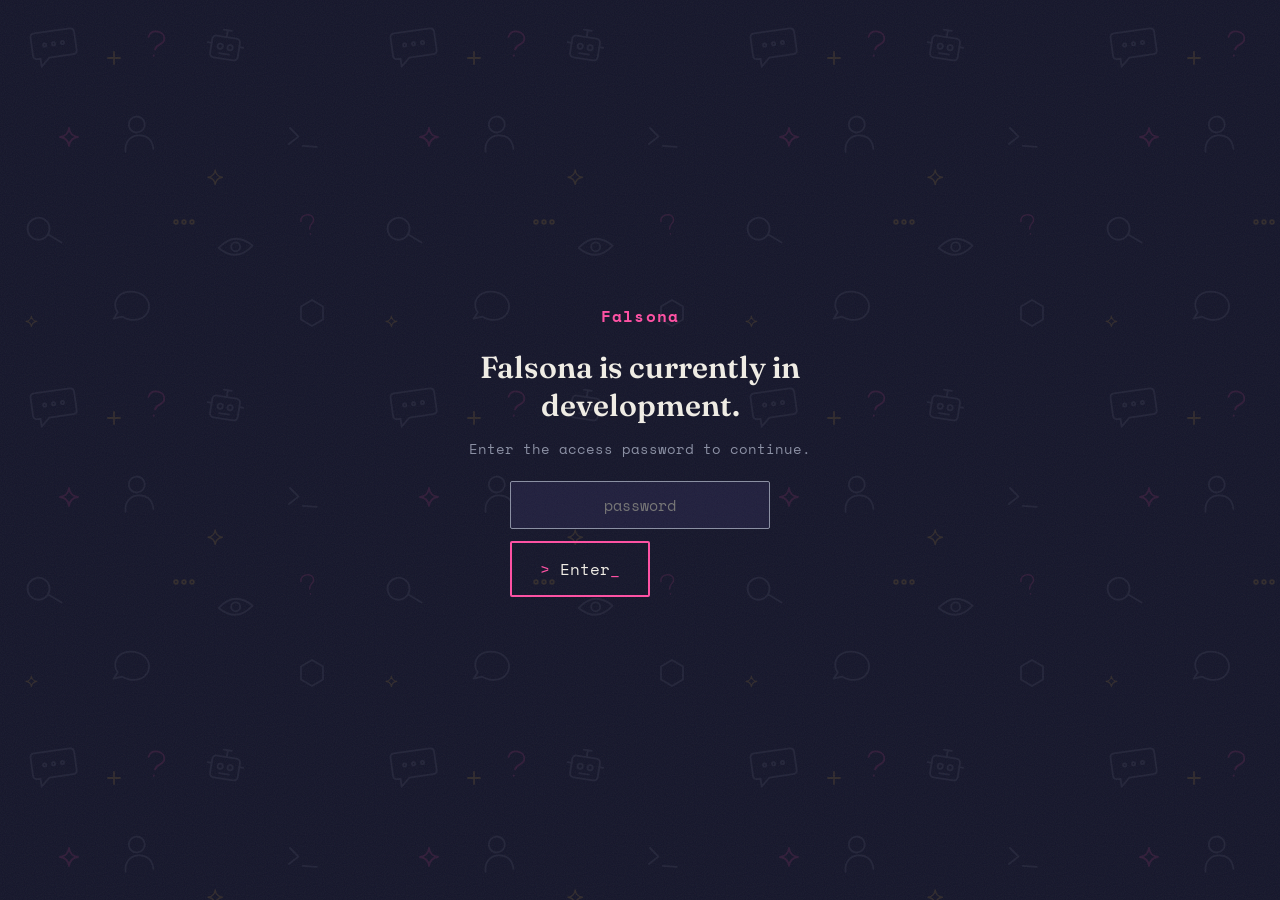
==== commit 59f1137f: "Liven up chat, guess and result screens; add doodle background - Site-wide background: faint, slowly" ====
--- a/play/index.html
+++ b/play/index.html
@@ -178,55 +178,91 @@
 
   <!-- screen: chat -->
   <section id="screen-chat" class="screen">
-    <div class="chat-topbar">
-      <span id="timer" class="timer">02:00</span>
-      <span class="wordmark wordmark--small">Falsona</span>
-    </div>
-    <div id="chat-log" class="chat-log" aria-live="polite"></div>
-    <p id="typing-indicator" class="typing-indicator" hidden>
-      <span>partner is typing</span><span class="dots" aria-hidden="true"><span>.</span><span>.</span><span>.</span></span>
-    </p>
-    <div class="turn-timeout" id="turn-timeout" hidden>
-      <div class="turn-timeout-fill" id="turn-timeout-fill"></div>
-    </div>
-    <form id="chat-form" class="chat-form">
-      <input id="chat-input" type="text" placeholder="waiting for partner…" autocomplete="off" maxlength="200" aria-label="Your message" disabled>
-      <button type="submit" class="btn-send" disabled>Send</button>
-    </form>
-    <button id="btn-early-guess" class="btn-text">Guess now</button>
+    <div class="chat-shell">
+      <div class="chat-topbar">
+        <div class="chat-who">
+          <span class="chat-avatar" aria-hidden="true">?</span>
+          <span class="chat-id">
+            <span class="chat-name">stranger #<span id="stranger-id">0000</span></span>
+            <span class="chat-status">human or AI?</span>
+          </span>
+        </div>
+        <span id="timer" class="timer">02:00</span>
+      </div>
+      <div id="chat-log" class="chat-log" aria-live="polite"></div>
+      <div id="typing-indicator" class="typing-indicator" hidden>
+        <span class="typing-dots" aria-hidden="true"><i></i><i></i><i></i></span>
+        <span class="typing-label">stranger is typing</span>
+      </div>
+      <div class="turn-timeout" id="turn-timeout" hidden>
+        <div class="turn-timeout-fill" id="turn-timeout-fill"></div>
+      </div>
+      <form id="chat-form" class="chat-form">
+        <label class="chat-input-wrap">
+          <span class="chat-prompt" aria-hidden="true">&gt;</span>
+          <input id="chat-input" type="text" placeholder="waiting for partner…" autocomplete="off" maxlength="200" aria-label="Your message" disabled>
+        </label>
+        <button type="submit" class="btn-send" disabled>Send</button>
+      </form>
+      <button id="btn-early-guess" class="btn-guess-now" type="button">Guess now</button>
+    </div>
   </section>
 
   <!-- screen: guess -->
   <section id="screen-guess" class="screen">
-    <div id="guess-chat-log" class="chat-log" aria-live="off"></div>
-    <h2 class="guess-title">Time's up. Who do you think you were talking to?</h2>
-    <div class="guess-buttons">
-      <button class="btn-guess btn-guess--human" data-guess="human">Human</button>
-      <button class="btn-guess btn-guess--bot" data-guess="bot">Bot</button>
+    <div class="guess-shell">
+      <div class="transcript-card">
+        <p class="transcript-label">// the conversation</p>
+        <div id="guess-chat-log" class="chat-log" aria-live="off"></div>
+      </div>
+      <h2 class="guess-title">Who was <em>it?</em></h2>
+      <p class="guess-sub">Trust your gut. You only get one guess.</p>
+      <div class="guess-buttons">
+        <button class="btn-guess btn-guess--human" data-guess="human">
+          <svg viewBox="0 0 24 24" class="icon guess-icon" aria-hidden="true"><circle cx="12" cy="8" r="3.8"/><path d="M4.5 20 C4.5 15.8 8 13.8 12 13.8 C16 13.8 19.5 15.8 19.5 20"/></svg><span class="guess-label">Human</span><span class="guess-hint">a real person</span>
+        </button>
+        <button class="btn-guess btn-guess--bot" data-guess="bot">
+          <svg viewBox="0 0 24 24" class="icon guess-icon" aria-hidden="true"><path d="M12 3 V6 M9.5 3 H14.5"/><rect x="4.5" y="6" width="15" height="12" rx="2.5"/><circle cx="9.3" cy="11.5" r="1.4"/><circle cx="14.7" cy="11.5" r="1.4"/><path d="M9.5 15 H14.5 M2.5 11 H4.5 M19.5 11 H21.5"/></svg><span class="guess-label">Bot</span><span class="guess-hint">an AI pretending</span>
+        </button>
+      </div>
+      <p class="guess-status" id="guess-status" hidden>Locking in your guess<span class="dots" aria-hidden="true"><span>.</span><span>.</span><span>.</span></span></p>
     </div>
   </section>
 
   <!-- screen: result -->
   <section id="screen-result" class="screen">
-    <div id="result-chat-log" class="chat-log" aria-live="off"></div>
-    <div class="result-bottom">
-      <div class="ticket" id="ticket">
-        <p class="ticket-verdict" id="result-verdict">Correct guess</p>
-        <div class="ticket-perf" aria-hidden="true"></div>
-        <p class="ticket-detail" id="result-detail">Your partner was a bot.</p>
-        <p class="ticket-partner-guess" id="result-partner-guess" hidden></p>
-        <p class="ticket-quote" id="result-quote">"…"</p>
-        <div class="ticket-perf" aria-hidden="true"></div>
-        <p class="ticket-score" id="result-score">Your score on this browser: 0/0</p>
-        <p class="ticket-rank" id="result-rank">Wood I · +0 RP</p>
-        <p class="ticket-rank-event" id="result-rank-event" hidden></p>
-        <p class="ticket-brand">Falsona</p>
-      </div>
-      <div class="result-actions">
-        <button id="btn-share" class="btn-cli">Share card</button>
-        <button id="btn-again" class="btn-cli">Play again</button>
-      </div>
-      <button id="btn-dashboard" class="btn-text" type="button">Back to dashboard</button>
+    <div class="result-shell">
+      <div class="result-bottom">
+        <div class="ticket-wrap">
+          <div class="ticket" id="ticket">
+            <p class="ticket-stamp" id="result-stamp" aria-hidden="true" hidden></p>
+            <p class="ticket-verdict" id="result-verdict">Correct guess</p>
+            <div class="ticket-perf" aria-hidden="true"></div>
+            <p class="ticket-detail" id="result-detail">Your partner was a bot.</p>
+            <p class="ticket-partner-guess" id="result-partner-guess" hidden></p>
+            <p class="ticket-quote" id="result-quote">"…"</p>
+            <div class="ticket-perf" aria-hidden="true"></div>
+            <div class="ticket-rankline">
+              <div class="ticket-emblem" id="result-emblem" aria-hidden="true"></div>
+              <p class="ticket-delta" id="result-delta" aria-hidden="true"></p>
+            </div>
+            <p class="ticket-rank" id="result-rank">Wood I · +0 RP</p>
+            <p class="ticket-rank-event" id="result-rank-event" hidden></p>
+            <p class="ticket-score" id="result-score">Your score on this browser: 0/0</p>
+            <p class="ticket-brand">Falsona</p>
+          </div>
+          <div class="confetti" id="confetti" aria-hidden="true"></div>
+        </div>
+        <div class="result-actions">
+          <button id="btn-share" class="btn-cli">Share card</button>
+          <button id="btn-again" class="btn-cli btn-cli--solid">Play again</button>
+        </div>
+        <button id="btn-dashboard" class="btn-text" type="button">Back to dashboard</button>
+      </div>
+      <div class="transcript-card">
+        <p class="transcript-label">// the conversation</p>
+        <div id="result-chat-log" class="chat-log" aria-live="off"></div>
+      </div>
     </div>
   </section>
 
--- a/styles.css
+++ b/styles.css
@@ -29,6 +29,9 @@
   color: var(--paper);
   font-family: var(--font-mono);
 }
+/* body creates its own stacking context so the doodle layer (z-index -1)
+   paints above body's background instead of disappearing behind it */
+body { isolation: isolate; }
 
 ::selection { background: var(--pink); color: var(--ink); }
 
@@ -42,6 +45,24 @@
   opacity: 0.06;
   background-image: url("data:image/svg+xml,%3Csvg xmlns='http://www.w3.org/2000/svg' width='160' height='160'%3E%3Cfilter id='n'%3E%3CfeTurbulence type='fractalNoise' baseFrequency='.9' numOctaves='2' stitchTiles='stitch'/%3E%3C/filter%3E%3Crect width='100%25' height='100%25' filter='url(%23n)'/%3E%3C/svg%3E");
 }
+
+/* the site background: faint line doodles (chat bubbles, question marks,
+   robot and human heads...) drifting very slowly across the page */
+body::after {
+  content: "";
+  position: fixed;
+  top: -360px;
+  right: 0;
+  bottom: 0;
+  left: -360px;
+  z-index: -1;
+  pointer-events: none;
+  opacity: 0.12;
+  background-image: url("bg-doodles.svg");
+  background-size: 360px 360px;
+  animation: doodle-drift 180s linear infinite;
+}
+@keyframes doodle-drift { to { transform: translate(360px, 360px); } }
 
 /* the dot grid used behind hero areas */
 .dot-grid {
@@ -271,75 +292,162 @@
 }
 
 /* ---------- chat screen ---------- */
-#screen-chat { padding-bottom: 16px; }
+#screen-chat {
+  align-items: center;
+  justify-content: center;
+  padding: 20px clamp(10px, 3vw, 24px);
+}
+.chat-shell {
+  display: flex;
+  flex-direction: column;
+  width: 100%;
+  max-width: 760px;
+  height: calc(100vh - 48px);
+  height: calc(100dvh - 48px);
+  padding: 16px 20px 14px;
+  border: 2px solid var(--paper);
+  border-radius: 6px;
+  background: var(--ink);
+  box-shadow: 8px 8px 0 var(--pink);
+}
 
 .chat-topbar {
   display: flex;
   justify-content: space-between;
   align-items: center;
-  padding-bottom: 16px;
-  border-bottom: 1px solid var(--ink-soft);
-}
+  gap: 12px;
+  padding-bottom: 14px;
+  border-bottom: 2px dashed rgba(138, 143, 163, 0.35);
+}
+.chat-who { display: flex; align-items: center; gap: 12px; }
+.chat-avatar {
+  display: grid;
+  place-items: center;
+  width: 40px;
+  height: 40px;
+  border: 2px solid var(--pink);
+  border-radius: 50%;
+  background: var(--ink-soft);
+  color: var(--pink);
+  font-family: var(--font-display);
+  font-size: 1.25rem;
+  font-weight: 700;
+  animation: avatar-wobble 3.2s ease-in-out infinite;
+}
+@keyframes avatar-wobble {
+  0%, 100% { transform: rotate(0); }
+  25% { transform: rotate(-8deg); }
+  75% { transform: rotate(8deg); }
+}
+.chat-id { display: flex; flex-direction: column; line-height: 1.25; }
+.chat-name { font-size: 0.92rem; font-weight: 700; }
+.chat-status { color: var(--grey); font-size: 0.75rem; }
+
 .timer {
+  padding: 5px 12px;
+  border: 2px solid var(--yellow);
+  border-radius: 2px;
+  color: var(--yellow);
+  font-size: 1.05rem;
   font-weight: 700;
   font-variant-numeric: tabular-nums;
-  font-size: 1.1rem;
-}
-.timer.is-low { color: var(--yellow); }
+}
+.timer.is-low {
+  border-color: var(--pink);
+  background: var(--pink);
+  color: var(--ink);
+  animation: timer-pulse 1s ease-in-out infinite;
+}
+@keyframes timer-pulse { 50% { transform: scale(1.08); } }
 
 .chat-log {
   flex: 1;
   overflow-y: auto;
-  padding: 20px 0;
-  display: flex;
-  flex-direction: column;
-  gap: 10px;
+  padding: 18px 6px 14px 2px;
+  display: flex;
+  flex-direction: column;
+  gap: 12px;
+  scrollbar-width: thin;
+  scrollbar-color: var(--ink-soft) transparent;
 }
 
 .bubble {
   max-width: 78%;
   padding: 10px 14px;
-  border-radius: 2px;
   border: 2px solid;
+  border-radius: 6px;
   font-size: 0.95rem;
-  line-height: 1.4;
-  animation: bubble-in 180ms ease-out;
-}
-@keyframes bubble-in {
-  from { opacity: 0; transform: translateY(4px); }
-  to { opacity: 1; transform: translateY(0); }
+  line-height: 1.45;
+  overflow-wrap: anywhere;
+  animation: bubble-pop 280ms cubic-bezier(0.2, 1.4, 0.4, 1) both;
+}
+@keyframes bubble-pop {
+  from { opacity: 0; transform: scale(0.85) translateY(6px); }
+  to { opacity: 1; transform: none; }
 }
 .bubble--partner {
   align-self: flex-start;
   border-color: var(--pink);
+  border-bottom-left-radius: 0;
+  background: var(--ink-soft);
   color: var(--paper);
+  box-shadow: 3px 3px 0 var(--pink);
+  transform-origin: bottom left;
 }
 .bubble--me {
   align-self: flex-end;
   border-color: var(--yellow);
+  border-bottom-right-radius: 0;
+  background: var(--ink);
   color: var(--paper);
+  box-shadow: 3px 3px 0 var(--yellow);
+  transform-origin: bottom right;
 }
 
 .system-note {
   align-self: center;
-  color: var(--grey);
-  font-size: 0.8rem;
-  font-style: italic;
   margin: 4px 0;
+  padding: 4px 10px;
+  border: 1px dashed var(--grey);
+  border-radius: 2px;
+  color: var(--grey);
+  font-size: 0.75rem;
 }
 
 .typing-indicator {
-  color: var(--grey);
-  font-size: 0.85rem;
-  margin: 0 0 8px;
-}
+  display: flex;
+  align-items: center;
+  gap: 10px;
+  margin: 0 0 10px;
+  color: var(--grey);
+  font-size: 0.78rem;
+}
+.typing-indicator[hidden] { display: none; }
+.typing-dots {
+  display: inline-flex;
+  gap: 5px;
+  padding: 10px 12px;
+  border: 2px solid var(--pink);
+  border-radius: 6px;
+  border-bottom-left-radius: 0;
+  background: var(--ink-soft);
+}
+.typing-dots i {
+  width: 6px;
+  height: 6px;
+  border-radius: 50%;
+  background: var(--pink);
+  animation: typing-bounce 1s ease-in-out infinite;
+}
+.typing-dots i:nth-child(2) { animation-delay: 0.15s; }
+.typing-dots i:nth-child(3) { animation-delay: 0.3s; }
 
 .turn-timeout {
-  height: 3px;
+  height: 4px;
+  margin-bottom: 10px;
+  overflow: hidden;
+  border-radius: 2px;
   background: var(--ink-soft);
-  border-radius: 2px;
-  overflow: hidden;
-  margin-bottom: 10px;
 }
 .turn-timeout-fill {
   height: 100%;
@@ -350,33 +458,64 @@
   transition-timing-function: linear;
 }
 
-.chat-form {
-  display: flex;
-  gap: 8px;
+.chat-form { display: flex; gap: 10px; }
+.chat-input-wrap { position: relative; display: flex; flex: 1; }
+.chat-prompt {
+  position: absolute;
+  top: 50%;
+  left: 14px;
+  color: var(--pink);
+  font-weight: 700;
+  pointer-events: none;
+  transform: translateY(-50%);
 }
 #chat-input {
   flex: 1;
+  width: 100%;
+  padding: 13px 14px 13px 32px;
+  border: 2px solid var(--grey);
+  border-radius: 2px;
   background: var(--ink-soft);
-  border: 1px solid var(--grey);
   color: var(--paper);
   font-family: var(--font-mono);
   font-size: 0.95rem;
-  padding: 12px 14px;
-  border-radius: 2px;
-}
-#chat-input:focus-visible { outline: 2px solid var(--yellow); }
+  transition: border-color 120ms ease-out, box-shadow 120ms ease-out;
+}
+#chat-input:focus-visible { outline: none; border-color: var(--yellow); box-shadow: 3px 3px 0 var(--yellow); }
 #chat-input:disabled { opacity: 0.45; cursor: not-allowed; }
 
 .btn-send {
+  padding: 0 22px;
+  border: none;
+  border-radius: 2px;
   background: var(--pink);
-  border: none;
   color: var(--ink);
-  font-weight: 700;
-  padding: 0 20px;
-  border-radius: 2px;
-}
+  font-family: var(--font-mono);
+  font-weight: 700;
+  box-shadow: 3px 3px 0 var(--yellow);
+  transition: transform 100ms ease-out, box-shadow 100ms ease-out;
+}
+.btn-send:hover:not(:disabled) { transform: translate(-1px, -1px); box-shadow: 4px 4px 0 var(--yellow); }
+.btn-send:active:not(:disabled) { transform: translate(2px, 2px); box-shadow: 1px 1px 0 var(--yellow); }
 .btn-send:focus-visible { outline: 2px solid var(--yellow); outline-offset: 2px; }
-.btn-send:disabled { opacity: 0.45; cursor: not-allowed; }
+.btn-send:disabled { opacity: 0.45; cursor: not-allowed; box-shadow: none; }
+
+.btn-guess-now {
+  align-self: center;
+  margin-top: 14px;
+  padding: 8px 16px;
+  border: 2px solid var(--pink);
+  border-radius: 2px;
+  background: none;
+  color: var(--pink);
+  font-family: var(--font-mono);
+  font-size: 0.85rem;
+  font-weight: 700;
+  transition: background 120ms ease-out, color 120ms ease-out;
+}
+.btn-guess-now:hover:not(:disabled) { background: var(--pink); color: var(--ink); }
+.btn-guess-now:focus-visible { outline: 2px solid var(--yellow); outline-offset: 2px; }
+.btn-guess-now:disabled { border-color: var(--ink-soft); color: var(--grey); font-weight: 400; cursor: not-allowed; }
 
 .btn-text {
   background: none;
@@ -394,104 +533,201 @@
 .btn-text[hidden] { display: none; }
 
 /* ---------- guess screen ---------- */
-#screen-guess {
-  padding-bottom: 16px;
-}
+#screen-guess { align-items: center; padding-bottom: 24px; }
+.guess-shell {
+  display: flex;
+  flex-direction: column;
+  align-items: center;
+  gap: 12px;
+  width: 100%;
+  max-width: 760px;
+  margin: 0 auto;
+}
+.transcript-card {
+  width: 100%;
+  max-width: 760px;
+  padding: 12px 16px;
+  border: 2px solid var(--ink-soft);
+  border-radius: 6px;
+  background: var(--ink);
+}
+.transcript-label { margin: 0 0 4px; color: var(--pink); font-size: 0.75rem; }
+.transcript-card .chat-log { flex: none; max-height: 32vh; padding: 8px 6px 8px 2px; }
 .guess-title {
+  margin: 20px 0 0;
   font-family: var(--font-display);
+  font-size: clamp(2.1rem, 6vw, 3.3rem);
   font-weight: 600;
-  font-size: clamp(1.3rem, 4.5vw, 1.9rem);
   text-align: center;
-  margin: 16px 0 0;
-}
+}
+.guess-title em { color: var(--yellow); font-style: italic; }
+.guess-sub { margin: 0; color: var(--grey); font-size: 0.9rem; text-align: center; }
 .guess-buttons {
   display: flex;
-  gap: 16px;
   flex-wrap: wrap;
   justify-content: center;
-  margin-top: 16px;
+  gap: 24px;
+  margin-top: 18px;
 }
 .btn-guess {
-  border: none;
-  border-radius: 2px;
+  display: flex;
+  flex-direction: column;
+  align-items: center;
+  gap: 6px;
+  width: min(220px, 40vw);
+  padding: 24px 14px 20px;
+  border: 2px solid var(--ink);
+  border-radius: 6px;
+  color: var(--ink);
   font-family: var(--font-mono);
-  font-weight: 700;
-  font-size: 1.05rem;
-  padding: 22px 44px;
-}
-.btn-guess--human { background: var(--pink); color: var(--ink); }
-.btn-guess--bot   { background: var(--yellow); color: var(--ink); padding: 18px 36px; }
-.btn-guess:focus-visible { outline: 2px solid var(--paper); outline-offset: 3px; }
-.btn-guess:disabled { opacity: 0.45; cursor: wait; }
+  box-shadow: 6px 6px 0 var(--paper);
+  transition: transform 120ms ease-out, box-shadow 120ms ease-out, opacity 120ms ease-out;
+}
+.btn-guess--human { background: var(--pink); }
+.btn-guess--bot { background: var(--yellow); }
+.btn-guess:hover:not(:disabled) { transform: translate(-3px, -3px) rotate(-1.5deg); box-shadow: 9px 9px 0 var(--paper); }
+.btn-guess--bot:hover:not(:disabled) { transform: translate(-3px, -3px) rotate(1.5deg); }
+.btn-guess:active:not(:disabled) { transform: translate(3px, 3px); box-shadow: 2px 2px 0 var(--paper); }
+.btn-guess:focus-visible { outline: 2px solid var(--paper); outline-offset: 4px; }
+.btn-guess:disabled { opacity: 0.3; cursor: wait; }
+.btn-guess.is-chosen {
+  opacity: 1;
+  transform: translate(3px, 3px);
+  box-shadow: 2px 2px 0 var(--paper);
+  animation: chosen-pulse 1s ease-in-out infinite;
+}
+@keyframes chosen-pulse { 50% { box-shadow: 2px 2px 0 var(--paper), 0 0 0 6px rgba(241, 238, 230, 0.15); } }
+.icon.guess-icon { width: 56px; height: 56px; color: var(--ink); stroke-width: 1.6; }
+.guess-label { font-family: var(--font-display); font-size: 1.8rem; font-weight: 700; line-height: 1.1; }
+.guess-hint { font-size: 0.75rem; opacity: 0.75; }
+.guess-status { margin: 10px 0 0; color: var(--grey); font-size: 0.85rem; }
+.guess-status[hidden] { display: none; }
 
 /* ---------- result screen ---------- */
-#screen-result {
-  padding-bottom: 16px;
+#screen-result { align-items: center; padding-bottom: 24px; }
+.result-shell {
+  display: flex;
+  flex-direction: column;
+  align-items: center;
+  gap: 28px;
+  width: 100%;
+  max-width: 760px;
+  margin: 0 auto;
+  padding-top: 12px;
 }
 .result-bottom {
   display: flex;
   flex-direction: column;
   align-items: center;
-  gap: 20px;
-  padding-top: 12px;
-}
+  gap: 22px;
+}
+.ticket-wrap { position: relative; }
 
 .ticket {
-  background: var(--paper);
-  color: var(--ink);
+  position: relative;
   width: min(340px, 88vw);
   padding: 28px 24px;
   border-radius: 4px;
+  background: var(--paper);
+  color: var(--ink);
+  text-align: center;
+  box-shadow: 6px 6px 0 var(--pink);
   transform: rotate(-1deg);
-  box-shadow: 6px 6px 0 var(--pink);
-  text-align: center;
+}
+.ticket.is-shaking { animation: ticket-shake 520ms ease-in-out; }
+@keyframes ticket-shake {
+  0%, 100% { transform: rotate(-1deg); }
+  20% { transform: rotate(-1deg) translateX(-9px); }
+  40% { transform: rotate(-1deg) translateX(8px); }
+  60% { transform: rotate(-1deg) translateX(-5px); }
+  80% { transform: rotate(-1deg) translateX(3px); }
+}
+.ticket-stamp {
+  position: absolute;
+  top: 18px;
+  right: -16px;
+  margin: 0;
+  padding: 4px 10px;
+  border: 3px solid var(--pink);
+  border-radius: 3px;
+  background: var(--paper);
+  color: var(--pink);
+  font-size: 0.85rem;
+  font-weight: 700;
+  letter-spacing: 0.1em;
+  text-transform: uppercase;
+  transform: rotate(12deg);
+}
+.ticket-stamp.is-correct { border-color: var(--ink); color: var(--ink); }
+.ticket-stamp[hidden] { display: none; }
+.ticket-stamp.is-landing { animation: stamp-land 340ms cubic-bezier(0.2, 1.6, 0.4, 1) 250ms both; }
+@keyframes stamp-land {
+  from { opacity: 0; transform: rotate(12deg) scale(2.3); }
+  to { opacity: 1; transform: rotate(12deg) scale(1); }
 }
 .ticket-verdict {
+  margin: 0 0 12px;
   font-family: var(--font-display);
-  font-weight: 700;
-  font-size: 1.5rem;
-  margin: 0 0 12px;
-}
-.ticket-perf {
-  border-top: 2px dashed var(--grey);
-  margin: 14px 0;
-}
+  font-size: 1.6rem;
+  font-weight: 700;
+}
+.ticket-perf { margin: 14px 0; border-top: 2px dashed var(--grey); }
 .ticket-detail { margin: 0; font-size: 0.95rem; }
-.ticket-partner-guess {
-  margin: 6px 0 0;
-  font-size: 0.9rem;
-  color: var(--ink-soft);
-}
-.ticket-quote {
-  font-style: italic;
-  color: var(--ink-soft);
-  font-size: 0.9rem;
-  margin: 10px 0 0;
-}
-.ticket-score { font-size: 0.85rem; margin: 0; }
-.ticket-rank {
-  font-weight: 700;
-  font-size: 0.95rem;
-  margin: 10px 0 0;
-}
-.ticket-rank-event {
-  font-size: 0.8rem;
-  font-style: italic;
-  color: var(--ink-soft);
-  margin: 2px 0 0;
-}
-.ticket-brand {
-  font-weight: 700;
-  color: var(--pink);
-  letter-spacing: 0.08em;
+.ticket-partner-guess { margin: 6px 0 0; color: var(--ink-soft); font-size: 0.9rem; }
+.ticket-quote { margin: 10px 0 0; color: var(--ink-soft); font-size: 0.9rem; font-style: italic; }
+.ticket-rankline { display: flex; align-items: center; justify-content: center; gap: 14px; }
+.ticket-emblem .emblem { display: block; width: 58px; height: 58px; }
+.ticket-emblem.is-promoted { animation: emblem-promote 900ms cubic-bezier(0.2, 1.4, 0.4, 1) 300ms both; }
+@keyframes emblem-promote {
+  0% { opacity: 0; transform: scale(0.2) rotate(-30deg); }
+  60% { opacity: 1; transform: scale(1.35) rotate(8deg); }
+  100% { opacity: 1; transform: none; }
+}
+.ticket-emblem.is-demoted { animation: emblem-demote 700ms ease-out 300ms both; }
+@keyframes emblem-demote {
+  0% { transform: translateY(-10px); filter: grayscale(1); }
+  60% { transform: translateY(4px); filter: grayscale(1); }
+  100% { transform: none; filter: none; }
+}
+.ticket-delta {
   margin: 0;
+  font-family: var(--font-display);
+  font-size: 2.1rem;
+  font-weight: 700;
+  font-variant-numeric: tabular-nums;
+}
+.ticket-delta.is-up { color: var(--pink); }
+.ticket-delta.is-down { color: var(--ink-soft); }
+.ticket-rank { margin: 6px 0 0; font-size: 0.95rem; font-weight: 700; }
+.ticket-rank-event { margin: 2px 0 0; color: var(--ink-soft); font-size: 0.8rem; font-style: italic; }
+.ticket-score { margin: 10px 0 0; font-size: 0.8rem; }
+.ticket-brand { margin: 10px 0 0; color: var(--pink); font-weight: 700; letter-spacing: 0.08em; }
+
+.confetti { position: absolute; inset: 0; pointer-events: none; }
+.confetti i {
+  position: absolute;
+  top: 35%;
+  left: 50%;
+  width: 8px;
+  height: 13px;
+  border-radius: 1px;
+  opacity: 0;
+  animation: confetti 1.5s cubic-bezier(0.15, 0.7, 0.35, 1) var(--d) forwards;
+}
+@keyframes confetti {
+  0% { opacity: 1; transform: translate(0, 0) rotate(0); }
+  55% { opacity: 1; transform: translate(var(--x), var(--y)) rotate(var(--r)); }
+  100% { opacity: 0; transform: translate(var(--x), calc(var(--y) + 220px)) rotate(var(--r)); }
 }
 
 .result-actions {
   display: flex;
+  flex-wrap: wrap;
+  justify-content: center;
   gap: 16px;
   align-items: center;
 }
+.result-shell .transcript-card .chat-log { max-height: 34vh; }
 
 /* ---------- modal (log in / sign up) ---------- */
 .modal-overlay {
@@ -1196,15 +1432,23 @@
   .dots span { animation: none; opacity: 1; }
   .bubble { animation: none; }
   .turn-timeout-fill { transition: none !important; }
-  .dash-sidebar, .rank-seg-fill, .dash-link, .step, .btn-cli--solid { transition: none; }
+  .dash-sidebar, .rank-seg-fill, .dash-link, .step, .btn-cli--solid,
+  .btn-guess, .btn-send, #chat-input { transition: none; }
+  body::after, .chat-avatar, .timer.is-low, .typing-dots i, .btn-guess.is-chosen,
+  .ticket.is-shaking, .ticket-stamp.is-landing, .ticket-emblem.is-promoted,
+  .ticket-emblem.is-demoted, .confetti i { animation: none; }
   .wordmark-cursor, .ticker-track, .tape span, .radar span, .demo-typing span,
   .intro-emblem .emblem, .rank-card-emblem .emblem, .ladder-emblem .emblem, .demo-stamp { animation: none; }
   .radar span { opacity: 0.4; }
 }
 
 @media (max-width: 480px) {
-  .guess-buttons { flex-direction: column; width: 100%; }
-  .btn-guess { width: 100%; }
+  .chat-shell { padding: 12px 12px 10px; box-shadow: 5px 5px 0 var(--pink); }
+  .bubble { max-width: 86%; }
+  .guess-buttons { flex-wrap: nowrap; gap: 14px; width: 100%; }
+  .btn-guess { flex: 1; width: auto; padding: 18px 8px 16px; }
+  .icon.guess-icon { width: 44px; height: 44px; }
+  .guess-label { font-size: 1.5rem; }
 }
 
 /* ---------- dropped connection ---------- */
